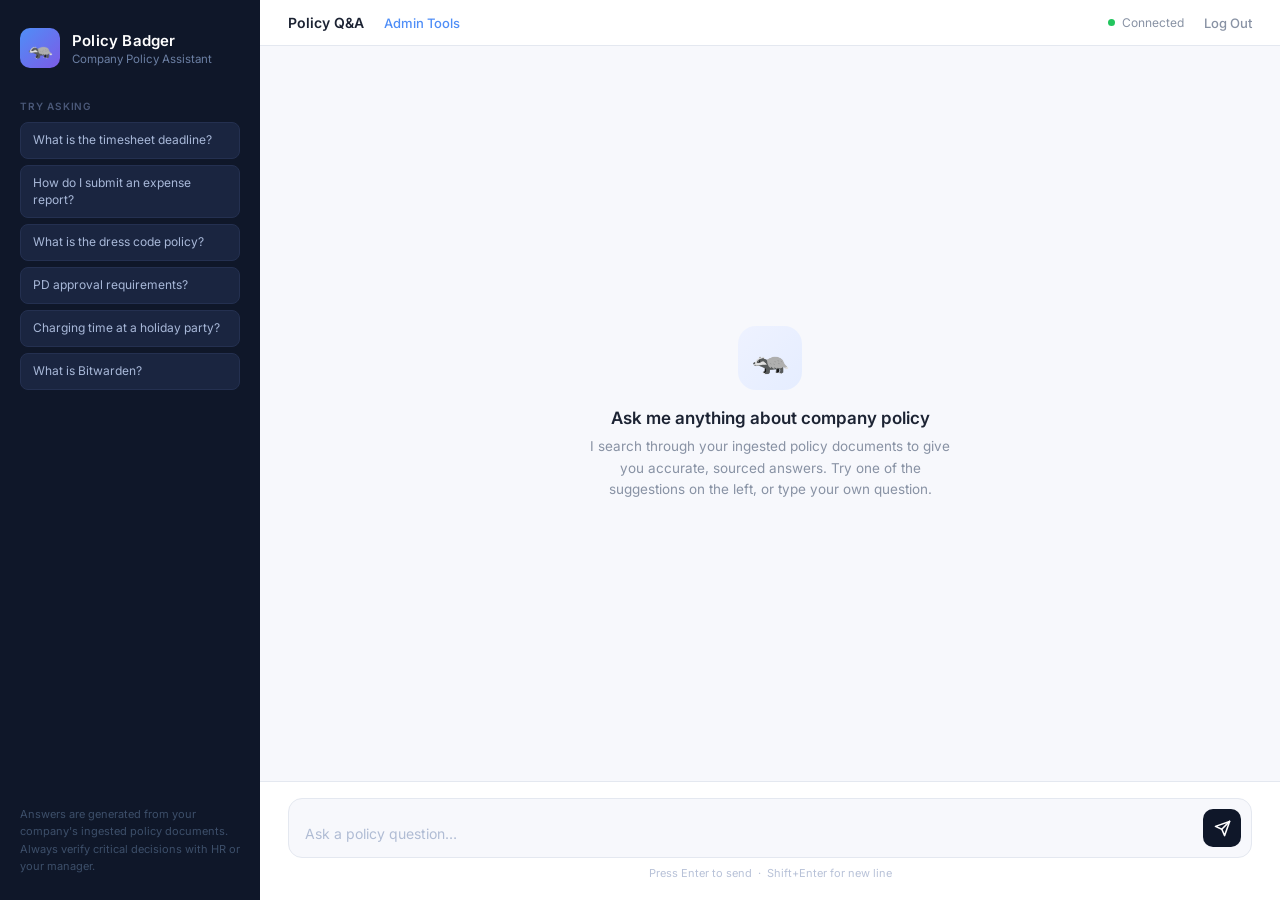
==== src/policy_badger/web/static/index.html @ c59e77b5 "Organize project into policy_badger package" ====
<!DOCTYPE html>
<html lang="en">
<head>
  <meta charset="UTF-8" />
  <meta name="viewport" content="width=device-width, initial-scale=1.0" />
  <title>Policy Badger</title>
  <link rel="preconnect" href="https://fonts.googleapis.com" />
  <link rel="preconnect" href="https://fonts.gstatic.com" crossorigin />
  <link href="https://fonts.googleapis.com/css2?family=Inter:wght@400;500;600&display=swap" rel="stylesheet" />
  <style>
    *, *::before, *::after { box-sizing: border-box; margin: 0; padding: 0; }

    :root {
      --navy:      #0f1729;
      --navy-mid:  #1a2540;
      --navy-soft: #243050;
      --accent:    #4f8ef7;
      --accent-dim:#3a6fd4;
      --surface:   #f7f8fc;
      --card:      #ffffff;
      --border:    #e4e8f0;
      --text:      #1c2333;
      --muted:     #8892a4;
      --tag-bg:    #eef2ff;
      --tag-text:  #4f6ef5;
      --error-bg:  #fff1f1;
      --error:     #c0392b;
    }

    html, body {
      height: 100%;
      font-family: 'Inter', -apple-system, BlinkMacSystemFont, sans-serif;
      background: var(--surface);
      color: var(--text);
    }

    /* ── LAYOUT ─────────────────────────────── */
    .shell {
      display: flex;
      height: 100vh;
      overflow: hidden;
    }

    /* ── SIDEBAR ─────────────────────────────── */
    .sidebar {
      width: 260px;
      flex-shrink: 0;
      background: var(--navy);
      display: flex;
      flex-direction: column;
      padding: 28px 20px 24px;
      gap: 32px;
    }

    .brand {
      display: flex;
      align-items: center;
      gap: 12px;
    }

    .brand-icon {
      width: 40px;
      height: 40px;
      background: linear-gradient(135deg, #4f8ef7 0%, #7c5be6 100%);
      border-radius: 10px;
      display: flex;
      align-items: center;
      justify-content: center;
      font-size: 20px;
      flex-shrink: 0;
    }

    .brand-text h1 {
      font-size: 15px;
      font-weight: 600;
      color: #fff;
      letter-spacing: 0.2px;
    }

    .brand-text p {
      font-size: 11.5px;
      color: #6b7fa3;
      margin-top: 2px;
    }

    .sidebar-section-label {
      font-size: 10px;
      font-weight: 600;
      color: #4a5878;
      letter-spacing: 0.8px;
      text-transform: uppercase;
      margin-bottom: 10px;
    }

    .suggestions {
      display: flex;
      flex-direction: column;
      gap: 6px;
    }

    .suggestion-btn {
      background: var(--navy-mid);
      border: 1px solid #243050;
      border-radius: 8px;
      color: #a8b8d8;
      font-size: 12px;
      font-family: inherit;
      padding: 9px 12px;
      text-align: left;
      cursor: pointer;
      line-height: 1.4;
      transition: background 0.15s, border-color 0.15s, color 0.15s;
    }

    .suggestion-btn:hover {
      background: var(--navy-soft);
      border-color: #364870;
      color: #d0ddf5;
    }

    .sidebar-footer {
      margin-top: auto;
      font-size: 11px;
      color: #3d4f6a;
      line-height: 1.6;
    }

    /* ── MAIN CHAT AREA ──────────────────────── */
    .main {
      flex: 1;
      display: flex;
      flex-direction: column;
      overflow: hidden;
      background: var(--surface);
    }

    /* ── TOPBAR ──────────────────────────────── */
    .topbar {
      flex-shrink: 0;
      background: var(--card);
      border-bottom: 1px solid var(--border);
      padding: 14px 28px;
      display: flex;
      align-items: center;
      justify-content: space-between;
    }

    .topbar-title {
      font-size: 14px;
      font-weight: 600;
      color: var(--text);
    }

    .status-dot {
      display: flex;
      align-items: center;
      gap: 7px;
      font-size: 12px;
      color: var(--muted);
    }

    .dot {
      width: 7px;
      height: 7px;
      background: #22c55e;
      border-radius: 50%;
      animation: breathe 2.5s ease-in-out infinite;
    }

    @keyframes breathe {
      0%, 100% { opacity: 1; }
      50% { opacity: 0.4; }
    }

    /* ── MESSAGES ────────────────────────────── */
    #chat {
      flex: 1;
      overflow-y: auto;
      padding: 32px 28px;
      display: flex;
      flex-direction: column;
      gap: 20px;
      scroll-behavior: smooth;
    }

    #chat::-webkit-scrollbar { width: 5px; }
    #chat::-webkit-scrollbar-track { background: transparent; }
    #chat::-webkit-scrollbar-thumb { background: #d0d7e6; border-radius: 10px; }

    /* Empty state */
    .empty-state {
      margin: auto;
      text-align: center;
      max-width: 380px;
    }

    .empty-icon {
      width: 64px;
      height: 64px;
      background: linear-gradient(135deg, #eef2ff 0%, #e5edff 100%);
      border-radius: 18px;
      display: flex;
      align-items: center;
      justify-content: center;
      font-size: 30px;
      margin: 0 auto 18px;
    }

    .empty-state h2 {
      font-size: 17px;
      font-weight: 600;
      color: var(--text);
      margin-bottom: 8px;
    }

    .empty-state p {
      font-size: 13.5px;
      color: var(--muted);
      line-height: 1.6;
    }

    /* Message rows */
    .message-row {
      display: flex;
      gap: 12px;
      animation: fadeUp 0.2s ease both;
    }

    @keyframes fadeUp {
      from { opacity: 0; transform: translateY(8px); }
      to   { opacity: 1; transform: translateY(0); }
    }

    .message-row.user {
      flex-direction: row-reverse;
    }

    .avatar {
      width: 32px;
      height: 32px;
      border-radius: 8px;
      flex-shrink: 0;
      display: flex;
      align-items: center;
      justify-content: center;
      font-size: 15px;
      margin-top: 2px;
    }

    .avatar.bot-avatar {
      background: linear-gradient(135deg, #4f8ef7 0%, #7c5be6 100%);
    }

    .avatar.user-avatar {
      background: var(--navy-soft);
      font-size: 13px;
      color: #a8b8d8;
    }

    .bubble {
      max-width: 620px;
      padding: 13px 17px;
      border-radius: 14px;
      font-size: 14px;
      line-height: 1.7;
      white-space: pre-wrap;
      word-break: break-word;
    }

    .message-row.bot .bubble {
      background: var(--card);
      color: var(--text);
      border-radius: 4px 14px 14px 14px;
      box-shadow: 0 1px 4px rgba(0,0,0,0.06), 0 0 0 1px var(--border);
    }

    .message-row.user .bubble {
      background: var(--navy);
      color: #e8edf8;
      border-radius: 14px 4px 14px 14px;
    }

    .message-row.error .bubble {
      background: var(--error-bg);
      color: var(--error);
      border-radius: 4px 14px 14px 14px;
      box-shadow: 0 1px 4px rgba(0,0,0,0.06);
    }

    .bubble-meta {
      display: flex;
      align-items: center;
      gap: 6px;
      margin-top: 10px;
      padding-top: 10px;
      border-top: 1px solid var(--border);
    }

    .meta-tag {
      background: var(--tag-bg);
      color: var(--tag-text);
      font-size: 11px;
      font-weight: 500;
      padding: 3px 9px;
      border-radius: 20px;
    }

    /* Typing indicator */
    .typing-row {
      display: flex;
      align-items: flex-start;
      gap: 12px;
      animation: fadeUp 0.2s ease both;
    }

    .typing-bubble {
      background: var(--card);
      box-shadow: 0 1px 4px rgba(0,0,0,0.06), 0 0 0 1px var(--border);
      border-radius: 4px 14px 14px 14px;
      padding: 14px 18px;
      display: flex;
      gap: 5px;
      align-items: center;
    }

    .typing-dot {
      width: 7px;
      height: 7px;
      background: #b0bcd4;
      border-radius: 50%;
      animation: bounce 1.2s ease-in-out infinite;
    }

    .typing-dot:nth-child(2) { animation-delay: 0.15s; }
    .typing-dot:nth-child(3) { animation-delay: 0.3s; }

    @keyframes bounce {
      0%, 60%, 100% { transform: translateY(0); }
      30% { transform: translateY(-6px); }
    }

    /* ── INPUT AREA ──────────────────────────── */
    #input-area {
      flex-shrink: 0;
      background: var(--card);
      border-top: 1px solid var(--border);
      padding: 16px 28px 20px;
    }

    .input-wrap {
      display: flex;
      align-items: flex-end;
      gap: 10px;
      background: var(--surface);
      border: 1.5px solid var(--border);
      border-radius: 14px;
      padding: 10px 10px 10px 16px;
      transition: border-color 0.15s, box-shadow 0.15s;
    }

    .input-wrap:focus-within {
      border-color: var(--accent);
      box-shadow: 0 0 0 3px rgba(79,142,247,0.12);
    }

    #question {
      flex: 1;
      border: none;
      background: transparent;
      font-size: 14px;
      font-family: inherit;
      resize: none;
      max-height: 140px;
      outline: none;
      color: var(--text);
      line-height: 1.55;
      padding: 2px 0;
    }

    #question::placeholder { color: #b0bcd4; }

    #send {
      width: 38px;
      height: 38px;
      background: var(--navy);
      color: #fff;
      border: none;
      border-radius: 10px;
      cursor: pointer;
      flex-shrink: 0;
      display: flex;
      align-items: center;
      justify-content: center;
      transition: background 0.15s, transform 0.1s;
    }

    #send:hover { background: var(--accent-dim); }
    #send:active { transform: scale(0.93); }
    #send:disabled { background: #d0d7e6; cursor: not-allowed; transform: none; }

    #send svg { width: 17px; height: 17px; }

    .input-hint {
      font-size: 11px;
      color: #b8c2d8;
      margin-top: 8px;
      text-align: center;
    }
  </style>
</head>
<body>
<div class="shell">

  <!-- ── SIDEBAR ── -->
  <aside class="sidebar">
    <div class="brand">
      <div class="brand-icon">🦡</div>
      <div class="brand-text">
        <h1>Policy Badger</h1>
        <p>Company Policy Assistant</p>
      </div>
    </div>

    <div>
      <div class="sidebar-section-label">Try asking</div>
      <div class="suggestions">
        <button class="suggestion-btn" onclick="ask('What is the deadline for submitting timesheets?')">What is the timesheet deadline?</button>
        <button class="suggestion-btn" onclick="ask('How do I submit an expense report?')">How do I submit an expense report?</button>
        <button class="suggestion-btn" onclick="ask('What is the dress code policy?')">What is the dress code policy?</button>
        <button class="suggestion-btn" onclick="ask('Do I need approval for professional development?')">PD approval requirements?</button>
        <button class="suggestion-btn" onclick="ask('How should time at a company holiday party be charged?')">Charging time at a holiday party?</button>
        <button class="suggestion-btn" onclick="ask('What is Bitwarden and why do we use it?')">What is Bitwarden?</button>
      </div>
    </div>

    <div class="sidebar-footer">
      Answers are generated from your company's ingested policy documents. Always verify critical decisions with HR or your manager.
    </div>
  </aside>

  <!-- ── MAIN ── -->
  <div class="main">

    <!-- Topbar -->
    <div class="topbar">
      <div style="display: flex; gap: 20px; align-items: center;">
        <span class="topbar-title">Policy Q&amp;A</span>
        <a href="/admin" style="font-size: 13px; color: var(--accent); text-decoration: none; font-weight: 500;">Admin Tools</a>
      </div>
      <div style="display: flex; gap: 20px; align-items: center;">
        <div class="status-dot">
          <div class="dot"></div>
          <span>Connected</span>
        </div>
        <a href="/logout" style="font-size: 13px; color: var(--muted); text-decoration: none; font-weight: 500;">Log Out</a>
      </div>
    </div>

    <!-- Messages -->
    <div id="chat">
      <div class="empty-state" id="empty">
        <div class="empty-icon">🦡</div>
        <h2>Ask me anything about company policy</h2>
        <p>I search through your ingested policy documents to give you accurate, sourced answers. Try one of the suggestions on the left, or type your own question.</p>
      </div>
    </div>

    <!-- Input -->
    <div id="input-area">
      <div class="input-wrap">
        <textarea id="question" rows="1" placeholder="Ask a policy question…" maxlength="1000"></textarea>
        <button id="send" onclick="sendQuestion()" title="Send">
          <svg viewBox="0 0 24 24" fill="none" stroke="currentColor" stroke-width="2.2" stroke-linecap="round" stroke-linejoin="round">
            <line x1="22" y1="2" x2="11" y2="13"></line>
            <polygon points="22 2 15 22 11 13 2 9 22 2"></polygon>
          </svg>
        </button>
      </div>
      <div class="input-hint">Press Enter to send &nbsp;·&nbsp; Shift+Enter for new line</div>
    </div>

  </div>
</div>

<script>
  const chat  = document.getElementById('chat');
  const input = document.getElementById('question');
  const btn   = document.getElementById('send');
  const empty = document.getElementById('empty');

  // Auto-resize textarea
  input.addEventListener('input', () => {
    input.style.height = 'auto';
    input.style.height = Math.min(input.scrollHeight, 140) + 'px';
  });

  input.addEventListener('keydown', e => {
    if (e.key === 'Enter' && !e.shiftKey) {
      e.preventDefault();
      sendQuestion();
    }
  });

  function ask(text) {
    input.value = text;
    input.dispatchEvent(new Event('input'));
    sendQuestion();
  }

  function hideEmpty() {
    if (empty) empty.style.display = 'none';
  }

  function appendUser(text) {
    hideEmpty();
    const row = document.createElement('div');
    row.className = 'message-row user';
    row.innerHTML = `
      <div class="avatar user-avatar">You</div>
      <div class="bubble">${escHtml(text)}</div>`;
    chat.appendChild(row);
    scrollDown();
  }

  function appendBot(text, rowsFound) {
    hideEmpty();
    const row = document.createElement('div');
    row.className = 'message-row bot';

    let metaHtml = '';
    if (rowsFound != null) {
      metaHtml = `<div class="bubble-meta">
        <span class="meta-tag">${rowsFound} policy record${rowsFound !== 1 ? 's' : ''} matched</span>
      </div>`;
    }

    row.innerHTML = `
      <div class="avatar bot-avatar">🦡</div>
      <div class="bubble">${escHtml(text)}${metaHtml}</div>`;
    chat.appendChild(row);
    scrollDown();
  }

  function appendError(text) {
    hideEmpty();
    const row = document.createElement('div');
    row.className = 'message-row error';
    row.innerHTML = `
      <div class="avatar bot-avatar">🦡</div>
      <div class="bubble">${escHtml(text)}</div>`;
    chat.appendChild(row);
    scrollDown();
  }

  function addTyping() {
    const row = document.createElement('div');
    row.className = 'typing-row';
    row.id = 'typing';
    row.innerHTML = `
      <div class="avatar bot-avatar">🦡</div>
      <div class="typing-bubble">
        <div class="typing-dot"></div>
        <div class="typing-dot"></div>
        <div class="typing-dot"></div>
      </div>`;
    chat.appendChild(row);
    scrollDown();
    return row;
  }

  function scrollDown() {
    chat.scrollTop = chat.scrollHeight;
  }

  function escHtml(str) {
    return str
      .replace(/&/g, '&amp;')
      .replace(/</g, '&lt;')
      .replace(/>/g, '&gt;')
      .replace(/"/g, '&quot;')
      .replace(/\n/g, '<br>');
  }

  async function sendQuestion() {
    const q = input.value.trim();
    if (!q || btn.disabled) return;

    appendUser(q);
    input.value = '';
    input.style.height = 'auto';
    btn.disabled = true;

    const typing = addTyping();

    try {
      const res = await fetch('/ask', {
        method: 'POST',
        headers: { 'Content-Type': 'application/json' },
        body: JSON.stringify({ question: q }),
      });
      const data = await res.json();
      typing.remove();

      if (data.error) {
        appendError('Error: ' + data.error);
      } else {
        appendBot(data.answer, data.rows_found);
      }
    } catch {
      typing.remove();
      appendError('Could not reach the server. Make sure it is running.');
    }

    btn.disabled = false;
    input.focus();
  }
</script>
</body>
</html>
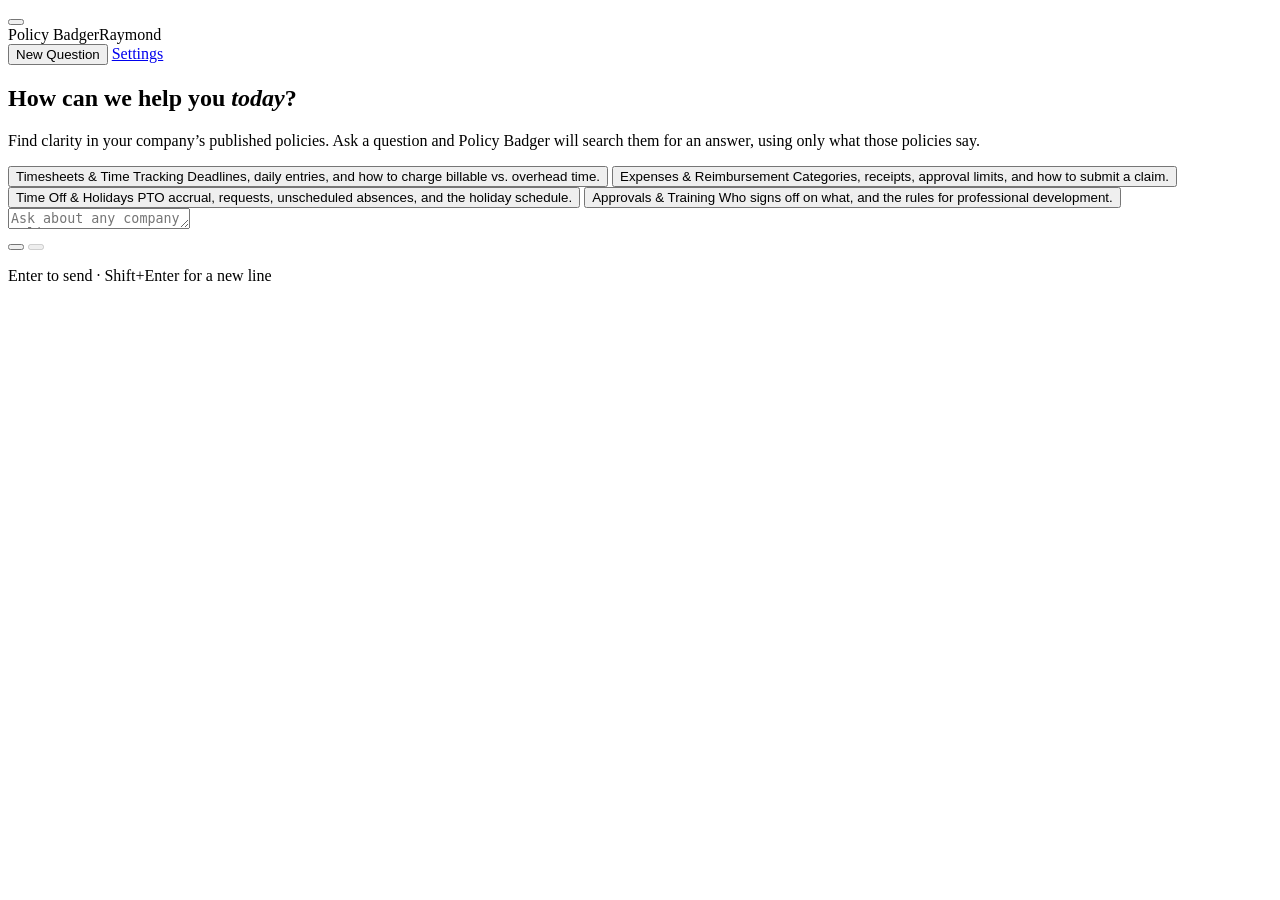
==== commit 00651006: "feat(ui): shared Badger stylesheet, settings page, and UI refresh Extract the per-page inline CSS/JS" ====
--- a/src/policy_badger/web/static/index.html
+++ b/src/policy_badger/web/static/index.html
@@ -1,619 +1,387 @@
 <!DOCTYPE html>
 <html lang="en">
 <head>
-  <meta charset="UTF-8" />
-  <meta name="viewport" content="width=device-width, initial-scale=1.0" />
-  <title>Policy Badger</title>
-  <link rel="preconnect" href="https://fonts.googleapis.com" />
-  <link rel="preconnect" href="https://fonts.gstatic.com" crossorigin />
-  <link href="https://fonts.googleapis.com/css2?family=Inter:wght@400;500;600&display=swap" rel="stylesheet" />
-  <style>
-    *, *::before, *::after { box-sizing: border-box; margin: 0; padding: 0; }
-
-    :root {
-      --navy:      #0f1729;
-      --navy-mid:  #1a2540;
-      --navy-soft: #243050;
-      --accent:    #4f8ef7;
-      --accent-dim:#3a6fd4;
-      --surface:   #f7f8fc;
-      --card:      #ffffff;
-      --border:    #e4e8f0;
-      --text:      #1c2333;
-      --muted:     #8892a4;
-      --tag-bg:    #eef2ff;
-      --tag-text:  #4f6ef5;
-      --error-bg:  #fff1f1;
-      --error:     #c0392b;
-    }
-
-    html, body {
-      height: 100%;
-      font-family: 'Inter', -apple-system, BlinkMacSystemFont, sans-serif;
-      background: var(--surface);
-      color: var(--text);
-    }
-
-    /* ── LAYOUT ─────────────────────────────── */
-    .shell {
-      display: flex;
-      height: 100vh;
-      overflow: hidden;
-    }
-
-    /* ── SIDEBAR ─────────────────────────────── */
-    .sidebar {
-      width: 260px;
-      flex-shrink: 0;
-      background: var(--navy);
-      display: flex;
-      flex-direction: column;
-      padding: 28px 20px 24px;
-      gap: 32px;
-    }
-
-    .brand {
-      display: flex;
-      align-items: center;
-      gap: 12px;
-    }
-
-    .brand-icon {
-      width: 40px;
-      height: 40px;
-      background: linear-gradient(135deg, #4f8ef7 0%, #7c5be6 100%);
-      border-radius: 10px;
-      display: flex;
-      align-items: center;
-      justify-content: center;
-      font-size: 20px;
-      flex-shrink: 0;
-    }
-
-    .brand-text h1 {
-      font-size: 15px;
-      font-weight: 600;
-      color: #fff;
-      letter-spacing: 0.2px;
-    }
-
-    .brand-text p {
-      font-size: 11.5px;
-      color: #6b7fa3;
-      margin-top: 2px;
-    }
-
-    .sidebar-section-label {
-      font-size: 10px;
-      font-weight: 600;
-      color: #4a5878;
-      letter-spacing: 0.8px;
-      text-transform: uppercase;
-      margin-bottom: 10px;
-    }
-
-    .suggestions {
-      display: flex;
-      flex-direction: column;
-      gap: 6px;
-    }
-
-    .suggestion-btn {
-      background: var(--navy-mid);
-      border: 1px solid #243050;
-      border-radius: 8px;
-      color: #a8b8d8;
-      font-size: 12px;
-      font-family: inherit;
-      padding: 9px 12px;
-      text-align: left;
-      cursor: pointer;
-      line-height: 1.4;
-      transition: background 0.15s, border-color 0.15s, color 0.15s;
-    }
-
-    .suggestion-btn:hover {
-      background: var(--navy-soft);
-      border-color: #364870;
-      color: #d0ddf5;
-    }
-
-    .sidebar-footer {
-      margin-top: auto;
-      font-size: 11px;
-      color: #3d4f6a;
-      line-height: 1.6;
-    }
-
-    /* ── MAIN CHAT AREA ──────────────────────── */
-    .main {
-      flex: 1;
-      display: flex;
-      flex-direction: column;
-      overflow: hidden;
-      background: var(--surface);
-    }
-
-    /* ── TOPBAR ──────────────────────────────── */
-    .topbar {
-      flex-shrink: 0;
-      background: var(--card);
-      border-bottom: 1px solid var(--border);
-      padding: 14px 28px;
-      display: flex;
-      align-items: center;
-      justify-content: space-between;
-    }
-
-    .topbar-title {
-      font-size: 14px;
-      font-weight: 600;
-      color: var(--text);
-    }
-
-    .status-dot {
-      display: flex;
-      align-items: center;
-      gap: 7px;
-      font-size: 12px;
-      color: var(--muted);
-    }
-
-    .dot {
-      width: 7px;
-      height: 7px;
-      background: #22c55e;
-      border-radius: 50%;
-      animation: breathe 2.5s ease-in-out infinite;
-    }
-
-    @keyframes breathe {
-      0%, 100% { opacity: 1; }
-      50% { opacity: 0.4; }
-    }
-
-    /* ── MESSAGES ────────────────────────────── */
-    #chat {
-      flex: 1;
-      overflow-y: auto;
-      padding: 32px 28px;
-      display: flex;
-      flex-direction: column;
-      gap: 20px;
-      scroll-behavior: smooth;
-    }
-
-    #chat::-webkit-scrollbar { width: 5px; }
-    #chat::-webkit-scrollbar-track { background: transparent; }
-    #chat::-webkit-scrollbar-thumb { background: #d0d7e6; border-radius: 10px; }
-
-    /* Empty state */
-    .empty-state {
-      margin: auto;
-      text-align: center;
-      max-width: 380px;
-    }
-
-    .empty-icon {
-      width: 64px;
-      height: 64px;
-      background: linear-gradient(135deg, #eef2ff 0%, #e5edff 100%);
-      border-radius: 18px;
-      display: flex;
-      align-items: center;
-      justify-content: center;
-      font-size: 30px;
-      margin: 0 auto 18px;
-    }
-
-    .empty-state h2 {
-      font-size: 17px;
-      font-weight: 600;
-      color: var(--text);
-      margin-bottom: 8px;
-    }
-
-    .empty-state p {
-      font-size: 13.5px;
-      color: var(--muted);
-      line-height: 1.6;
-    }
-
-    /* Message rows */
-    .message-row {
-      display: flex;
-      gap: 12px;
-      animation: fadeUp 0.2s ease both;
-    }
-
-    @keyframes fadeUp {
-      from { opacity: 0; transform: translateY(8px); }
-      to   { opacity: 1; transform: translateY(0); }
-    }
-
-    .message-row.user {
-      flex-direction: row-reverse;
-    }
-
-    .avatar {
-      width: 32px;
-      height: 32px;
-      border-radius: 8px;
-      flex-shrink: 0;
-      display: flex;
-      align-items: center;
-      justify-content: center;
-      font-size: 15px;
-      margin-top: 2px;
-    }
-
-    .avatar.bot-avatar {
-      background: linear-gradient(135deg, #4f8ef7 0%, #7c5be6 100%);
-    }
-
-    .avatar.user-avatar {
-      background: var(--navy-soft);
-      font-size: 13px;
-      color: #a8b8d8;
-    }
-
-    .bubble {
-      max-width: 620px;
-      padding: 13px 17px;
-      border-radius: 14px;
-      font-size: 14px;
-      line-height: 1.7;
-      white-space: pre-wrap;
-      word-break: break-word;
-    }
-
-    .message-row.bot .bubble {
-      background: var(--card);
-      color: var(--text);
-      border-radius: 4px 14px 14px 14px;
-      box-shadow: 0 1px 4px rgba(0,0,0,0.06), 0 0 0 1px var(--border);
-    }
-
-    .message-row.user .bubble {
-      background: var(--navy);
-      color: #e8edf8;
-      border-radius: 14px 4px 14px 14px;
-    }
-
-    .message-row.error .bubble {
-      background: var(--error-bg);
-      color: var(--error);
-      border-radius: 4px 14px 14px 14px;
-      box-shadow: 0 1px 4px rgba(0,0,0,0.06);
-    }
-
-    .bubble-meta {
-      display: flex;
-      align-items: center;
-      gap: 6px;
-      margin-top: 10px;
-      padding-top: 10px;
-      border-top: 1px solid var(--border);
-    }
-
-    .meta-tag {
-      background: var(--tag-bg);
-      color: var(--tag-text);
-      font-size: 11px;
-      font-weight: 500;
-      padding: 3px 9px;
-      border-radius: 20px;
-    }
-
-    /* Typing indicator */
-    .typing-row {
-      display: flex;
-      align-items: flex-start;
-      gap: 12px;
-      animation: fadeUp 0.2s ease both;
-    }
-
-    .typing-bubble {
-      background: var(--card);
-      box-shadow: 0 1px 4px rgba(0,0,0,0.06), 0 0 0 1px var(--border);
-      border-radius: 4px 14px 14px 14px;
-      padding: 14px 18px;
-      display: flex;
-      gap: 5px;
-      align-items: center;
-    }
-
-    .typing-dot {
-      width: 7px;
-      height: 7px;
-      background: #b0bcd4;
-      border-radius: 50%;
-      animation: bounce 1.2s ease-in-out infinite;
-    }
-
-    .typing-dot:nth-child(2) { animation-delay: 0.15s; }
-    .typing-dot:nth-child(3) { animation-delay: 0.3s; }
-
-    @keyframes bounce {
-      0%, 60%, 100% { transform: translateY(0); }
-      30% { transform: translateY(-6px); }
-    }
-
-    /* ── INPUT AREA ──────────────────────────── */
-    #input-area {
-      flex-shrink: 0;
-      background: var(--card);
-      border-top: 1px solid var(--border);
-      padding: 16px 28px 20px;
-    }
-
-    .input-wrap {
-      display: flex;
-      align-items: flex-end;
-      gap: 10px;
-      background: var(--surface);
-      border: 1.5px solid var(--border);
-      border-radius: 14px;
-      padding: 10px 10px 10px 16px;
-      transition: border-color 0.15s, box-shadow 0.15s;
-    }
-
-    .input-wrap:focus-within {
-      border-color: var(--accent);
-      box-shadow: 0 0 0 3px rgba(79,142,247,0.12);
-    }
-
-    #question {
-      flex: 1;
-      border: none;
-      background: transparent;
-      font-size: 14px;
-      font-family: inherit;
-      resize: none;
-      max-height: 140px;
-      outline: none;
-      color: var(--text);
-      line-height: 1.55;
-      padding: 2px 0;
-    }
-
-    #question::placeholder { color: #b0bcd4; }
-
-    #send {
-      width: 38px;
-      height: 38px;
-      background: var(--navy);
-      color: #fff;
-      border: none;
-      border-radius: 10px;
-      cursor: pointer;
-      flex-shrink: 0;
-      display: flex;
-      align-items: center;
-      justify-content: center;
-      transition: background 0.15s, transform 0.1s;
-    }
-
-    #send:hover { background: var(--accent-dim); }
-    #send:active { transform: scale(0.93); }
-    #send:disabled { background: #d0d7e6; cursor: not-allowed; transform: none; }
-
-    #send svg { width: 17px; height: 17px; }
-
-    .input-hint {
-      font-size: 11px;
-      color: #b8c2d8;
-      margin-top: 8px;
-      text-align: center;
-    }
-  </style>
+  <meta charset="UTF-8">
+  <meta name="viewport" content="width=device-width, initial-scale=1.0">
+  <title>Policy Badger - Raymond</title>
+  <link rel="stylesheet" href="/assets/css/badger.css">
+  <script defer src="/assets/js/badger.js"></script>
 </head>
-<body>
-<div class="shell">
-
-  <!-- ── SIDEBAR ── -->
-  <aside class="sidebar">
-    <div class="brand">
-      <div class="brand-icon">🦡</div>
-      <div class="brand-text">
-        <h1>Policy Badger</h1>
-        <p>Company Policy Assistant</p>
+<body class="policy-home">
+  <div class="app" id="app">
+    <main class="canvas" id="canvas">
+      <header class="topbar">
+        <button type="button" class="rail-toggle icon-btn on-light" id="rail-toggle" aria-label="Open navigation" aria-controls="rail" aria-expanded="false"></button>
+        <div class="wordmark grow">Policy Badger<span class="sub">Raymond</span></div>
+        <div class="topbar-actions">
+          <button type="button" class="btn btn-lime" id="new-question-btn"><span data-icon="sparkle" aria-hidden="true"></span>New Question</button>
+          <a class="btn btn-dark" href="/settings"><span data-icon="settings" aria-hidden="true"></span>Settings</a>
+        </div>
+      </header>
+
+      <section class="hero scroll-y" id="home" aria-labelledby="hero-title">
+        <div class="hero-mark" id="hero-mark" aria-hidden="true"></div>
+        <h1 id="hero-title">How can we help you <em>today</em>?</h1>
+        <p class="lede">Find clarity in your company’s published policies. Ask a question and Policy Badger will search them for an answer, using only what those policies say.</p>
+        <div class="starters">
+          <button type="button" class="starter" data-question="What is the deadline for submitting timesheets?">
+            <span class="starter-top"><span class="starter-title">Timesheets &amp; Time Tracking</span><span class="starter-go" data-icon="arrowUpRight" aria-hidden="true"></span></span>
+            <span class="starter-desc">Deadlines, daily entries, and how to charge billable vs. overhead time.</span>
+          </button>
+          <button type="button" class="starter" data-question="How do I submit an expense report?">
+            <span class="starter-top"><span class="starter-title">Expenses &amp; Reimbursement</span><span class="starter-go" data-icon="arrowUpRight" aria-hidden="true"></span></span>
+            <span class="starter-desc">Categories, receipts, approval limits, and how to submit a claim.</span>
+          </button>
+          <button type="button" class="starter" data-question="How do I request paid time off?">
+            <span class="starter-top"><span class="starter-title">Time Off &amp; Holidays</span><span class="starter-go" data-icon="arrowUpRight" aria-hidden="true"></span></span>
+            <span class="starter-desc">PTO accrual, requests, unscheduled absences, and the holiday schedule.</span>
+          </button>
+          <button type="button" class="starter" data-question="Do I need approval for professional development?">
+            <span class="starter-top"><span class="starter-title">Approvals &amp; Training</span><span class="starter-go" data-icon="arrowUpRight" aria-hidden="true"></span></span>
+            <span class="starter-desc">Who signs off on what, and the rules for professional development.</span>
+          </button>
+        </div>
+      </section>
+
+      <section class="thread scroll-y hidden" id="chat" aria-label="Policy conversation" tabindex="0">
+        <div class="thread-inner" id="messages" role="log" aria-live="polite" aria-relevant="additions"></div>
+      </section>
+
+      <div class="composer-wrap">
+        <form class="composer" id="composer">
+          <div class="composer-mark" id="composer-mark" aria-hidden="true"></div>
+          <textarea id="question" rows="1" placeholder="Ask about any company policy…" maxlength="1000" aria-label="Your policy question" aria-describedby="composer-hint"></textarea>
+          <div class="composer-tools">
+            <button type="button" class="icon-btn on-light hidden" id="mic" aria-label="Dictate a question" aria-pressed="false"></button>
+            <button type="submit" class="composer-send" id="send" aria-label="Send question" disabled></button>
+          </div>
+        </form>
+        <p class="composer-hint" id="composer-hint">Enter to send · Shift+Enter for a new line</p>
       </div>
-    </div>
-
-    <div>
-      <div class="sidebar-section-label">Try asking</div>
-      <div class="suggestions">
-        <button class="suggestion-btn" onclick="ask('What is the deadline for submitting timesheets?')">What is the timesheet deadline?</button>
-        <button class="suggestion-btn" onclick="ask('How do I submit an expense report?')">How do I submit an expense report?</button>
-        <button class="suggestion-btn" onclick="ask('What is the dress code policy?')">What is the dress code policy?</button>
-        <button class="suggestion-btn" onclick="ask('Do I need approval for professional development?')">PD approval requirements?</button>
-        <button class="suggestion-btn" onclick="ask('How should time at a company holiday party be charged?')">Charging time at a holiday party?</button>
-        <button class="suggestion-btn" onclick="ask('What is Bitwarden and why do we use it?')">What is Bitwarden?</button>
-      </div>
-    </div>
-
-    <div class="sidebar-footer">
-      Answers are generated from your company's ingested policy documents. Always verify critical decisions with HR or your manager.
-    </div>
-  </aside>
-
-  <!-- ── MAIN ── -->
-  <div class="main">
-
-    <!-- Topbar -->
-    <div class="topbar">
-      <div style="display: flex; gap: 20px; align-items: center;">
-        <span class="topbar-title">Policy Q&amp;A</span>
-        <a href="/admin" style="font-size: 13px; color: var(--accent); text-decoration: none; font-weight: 500;">Admin Tools</a>
-      </div>
-      <div style="display: flex; gap: 20px; align-items: center;">
-        <div class="status-dot">
-          <div class="dot"></div>
-          <span>Connected</span>
-        </div>
-        <a href="/logout" style="font-size: 13px; color: var(--muted); text-decoration: none; font-weight: 500;">Log Out</a>
-      </div>
-    </div>
-
-    <!-- Messages -->
-    <div id="chat">
-      <div class="empty-state" id="empty">
-        <div class="empty-icon">🦡</div>
-        <h2>Ask me anything about company policy</h2>
-        <p>I search through your ingested policy documents to give you accurate, sourced answers. Try one of the suggestions on the left, or type your own question.</p>
-      </div>
-    </div>
-
-    <!-- Input -->
-    <div id="input-area">
-      <div class="input-wrap">
-        <textarea id="question" rows="1" placeholder="Ask a policy question…" maxlength="1000"></textarea>
-        <button id="send" onclick="sendQuestion()" title="Send">
-          <svg viewBox="0 0 24 24" fill="none" stroke="currentColor" stroke-width="2.2" stroke-linecap="round" stroke-linejoin="round">
-            <line x1="22" y1="2" x2="11" y2="13"></line>
-            <polygon points="22 2 15 22 11 13 2 9 22 2"></polygon>
-          </svg>
-        </button>
-      </div>
-      <div class="input-hint">Press Enter to send &nbsp;·&nbsp; Shift+Enter for new line</div>
-    </div>
-
+    </main>
   </div>
-</div>
-
-<script>
-  const chat  = document.getElementById('chat');
-  const input = document.getElementById('question');
-  const btn   = document.getElementById('send');
-  const empty = document.getElementById('empty');
-
-  // Auto-resize textarea
-  input.addEventListener('input', () => {
-    input.style.height = 'auto';
-    input.style.height = Math.min(input.scrollHeight, 140) + 'px';
-  });
-
-  input.addEventListener('keydown', e => {
-    if (e.key === 'Enter' && !e.shiftKey) {
-      e.preventDefault();
-      sendQuestion();
-    }
-  });
-
-  function ask(text) {
-    input.value = text;
-    input.dispatchEvent(new Event('input'));
-    sendQuestion();
-  }
-
-  function hideEmpty() {
-    if (empty) empty.style.display = 'none';
-  }
-
-  function appendUser(text) {
-    hideEmpty();
-    const row = document.createElement('div');
-    row.className = 'message-row user';
-    row.innerHTML = `
-      <div class="avatar user-avatar">You</div>
-      <div class="bubble">${escHtml(text)}</div>`;
-    chat.appendChild(row);
-    scrollDown();
-  }
-
-  function appendBot(text, rowsFound) {
-    hideEmpty();
-    const row = document.createElement('div');
-    row.className = 'message-row bot';
-
-    let metaHtml = '';
-    if (rowsFound != null) {
-      metaHtml = `<div class="bubble-meta">
-        <span class="meta-tag">${rowsFound} policy record${rowsFound !== 1 ? 's' : ''} matched</span>
-      </div>`;
-    }
-
-    row.innerHTML = `
-      <div class="avatar bot-avatar">🦡</div>
-      <div class="bubble">${escHtml(text)}${metaHtml}</div>`;
-    chat.appendChild(row);
-    scrollDown();
-  }
-
-  function appendError(text) {
-    hideEmpty();
-    const row = document.createElement('div');
-    row.className = 'message-row error';
-    row.innerHTML = `
-      <div class="avatar bot-avatar">🦡</div>
-      <div class="bubble">${escHtml(text)}</div>`;
-    chat.appendChild(row);
-    scrollDown();
-  }
-
-  function addTyping() {
-    const row = document.createElement('div');
-    row.className = 'typing-row';
-    row.id = 'typing';
-    row.innerHTML = `
-      <div class="avatar bot-avatar">🦡</div>
-      <div class="typing-bubble">
-        <div class="typing-dot"></div>
-        <div class="typing-dot"></div>
-        <div class="typing-dot"></div>
-      </div>`;
-    chat.appendChild(row);
-    scrollDown();
-    return row;
-  }
-
-  function scrollDown() {
-    chat.scrollTop = chat.scrollHeight;
-  }
-
-  function escHtml(str) {
-    return str
-      .replace(/&/g, '&amp;')
-      .replace(/</g, '&lt;')
-      .replace(/>/g, '&gt;')
-      .replace(/"/g, '&quot;')
-      .replace(/\n/g, '<br>');
-  }
-
-  async function sendQuestion() {
-    const q = input.value.trim();
-    if (!q || btn.disabled) return;
-
-    appendUser(q);
-    input.value = '';
-    input.style.height = 'auto';
-    btn.disabled = true;
-
-    const typing = addTyping();
-
-    try {
-      const res = await fetch('/ask', {
-        method: 'POST',
-        headers: { 'Content-Type': 'application/json' },
-        body: JSON.stringify({ question: q }),
-      });
-      const data = await res.json();
-      typing.remove();
-
-      if (data.error) {
-        appendError('Error: ' + data.error);
-      } else {
-        appendBot(data.answer, data.rows_found);
-      }
-    } catch {
-      typing.remove();
-      appendError('Could not reach the server. Make sure it is running.');
-    }
-
-    btn.disabled = false;
-    input.focus();
-  }
-</script>
+  <noscript><p class="alert alert-info">Please enable JavaScript to ask Policy Badger a question.</p></noscript>
+  <div id="toasts" role="status" aria-live="polite"></div>
+
+  <script>
+    document.addEventListener('DOMContentLoaded', async function () {
+      'use strict';
+      const B = window.Badger;
+      const icons = B.Icons;
+      const input = B.el('question');
+      const send = B.el('send');
+      const chat = B.el('chat');
+      const messages = B.el('messages');
+      const home = B.el('home');
+      const toggle = B.el('rail-toggle');
+      const mic = B.el('mic');
+      const folders = [
+        { label: 'Time & Attendance', spine: 'var(--mint)' },
+        { label: 'Expenses & Travel', spine: 'var(--amber)' },
+        { label: 'HR & Conduct', spine: 'var(--rose)' }
+      ];
+      const headers = new Set(['Direct Answer', 'Key Details', 'Important Notes / Exceptions', 'What You Should Do']);
+      let threads = [];
+      let sequence = 0;
+      let pending = null;
+      let recognition = null;
+      let listening = false;
+      const canSpeak = !!(window.speechSynthesis && window.SpeechSynthesisUtterance);
+
+      document.querySelectorAll('[data-icon]').forEach(node => {
+        node.innerHTML = icons[node.dataset.icon](16);
+      });
+      B.el('hero-mark').innerHTML = B.mark(52);
+      B.el('composer-mark').innerHTML = B.mark(19);
+      toggle.innerHTML = icons.menu(19);
+      send.innerHTML = icons.arrowRight(19);
+      mic.innerHTML = icons.mic(18);
+      B.autoGrow(input);
+
+      // Resolve the existing session before rendering role-dependent navigation.
+      const user = await B.me();
+      const nameParts = String(user && user.username || '').trim().split(/[\s._@-]+/).filter(Boolean);
+      const initials = nameParts.length > 1
+        ? (Array.from(nameParts[0])[0] + Array.from(nameParts[1])[0]).toUpperCase()
+        : Array.from(nameParts[0] || 'You').slice(0, 2).join('').toUpperCase();
+      const railOptions = { active: 'home', user, folders, threads,
+        footer: 'Answers come only from your company’s published policies.' };
+      B.el('app').insertAdjacentHTML('afterbegin', B.renderRail(railOptions));
+      const rail = B.el('rail');
+      rail.setAttribute('aria-label', 'Main navigation');
+      // These shared decorative affordances have no actions on this page.
+      rail.querySelectorAll('.grp-actions, .row-more').forEach(node => node.remove());
+      const logout = document.createElement('a');
+      logout.className = 'rail-item';
+      logout.href = '/logout';
+      logout.innerHTML = icons.logout(17) + '<span>Log Out</span>';
+      rail.querySelector('.rail-foot').before(logout);
+      const railClose = B.el('rail-menu');
+      railClose.classList.add('rail-toggle');
+      railClose.setAttribute('aria-label', 'Close navigation');
+      railClose.innerHTML = icons.x(17);
+      railClose.addEventListener('click', () => closeRail(true));
+      B.bindRail();
+
+      const mobile = window.matchMedia('(max-width: 820px)');
+      function syncRail() {
+        const open = rail.classList.contains('open');
+        rail.inert = mobile.matches && !open;
+        B.el('canvas').inert = mobile.matches && open;
+        toggle.setAttribute('aria-expanded', String(open));
+      }
+      function closeRail(restoreFocus = false) {
+        rail.classList.remove('open');
+        syncRail();
+        if (restoreFocus) toggle.focus();
+      }
+      toggle.addEventListener('click', () => {
+        syncRail();
+        if (rail.classList.contains('open')) railClose.focus();
+      });
+      mobile.addEventListener('change', syncRail);
+      syncRail();
+      document.addEventListener('keydown', event => {
+        if (!mobile.matches || !rail.classList.contains('open')) return;
+        if (event.key === 'Escape') closeRail(true);
+        if (event.key === 'Tab') {
+          const focusable = Array.from(rail.querySelectorAll('a, button, [tabindex="0"]'))
+            .filter(node => node.getClientRects().length && !node.disabled);
+          const first = focusable[0];
+          const last = focusable[focusable.length - 1];
+          if (event.shiftKey && document.activeElement === first) {
+            event.preventDefault(); last.focus();
+          } else if (!event.shiftKey && document.activeElement === last) {
+            event.preventDefault(); first.focus();
+          }
+        }
+      });
+      rail.querySelectorAll('.rail-group').forEach(group => {
+        const body = rail.querySelector('[data-for="' + group.dataset.group + '"]');
+        body.id = body.id || 'rail-' + group.dataset.group;
+        group.tabIndex = 0;
+        group.setAttribute('role', 'button');
+        group.setAttribute('aria-controls', body.id);
+        group.setAttribute('aria-expanded', 'true');
+        group.addEventListener('click', () => group.setAttribute('aria-expanded', String(!body.classList.contains('hidden'))));
+        group.addEventListener('keydown', event => {
+          if (event.key === 'Enter' || event.key === ' ') {
+            event.preventDefault(); group.click();
+          }
+        });
+      });
+
+      // Refresh only the list, so mobile and collapse handlers are bound once.
+      function updateThreads() {
+        const template = document.createElement('template');
+        template.innerHTML = B.renderRail({ ...railOptions, threads });
+        const list = template.content.querySelector('#rail-threads');
+        list.querySelectorAll('.row-more').forEach(node => node.remove());
+        B.el('rail-threads').replaceChildren(...list.childNodes);
+      }
+      B.el('rail-threads').addEventListener('click', event => {
+        const button = event.target.closest('[data-thread]');
+        if (!button) return;
+        closeRail();
+        const row = B.el(button.dataset.thread);
+        if (row) {
+          home.classList.add('hidden');
+          chat.classList.remove('hidden');
+          row.focus({ preventScroll: true });
+          row.scrollIntoView({ block: 'start' });
+        }
+      });
+      rail.querySelectorAll('.rail-folder').forEach((folder, index) => {
+        folder.addEventListener('click', event => {
+          event.preventDefault();
+          input.value = ['What is the policy on time and attendance?', 'What is the policy on expenses and travel?', 'What is the policy on workplace conduct?'][index];
+          input.dispatchEvent(new Event('input'));
+          closeRail(); input.focus();
+        });
+      });
+      rail.querySelector('a[href="/"]').addEventListener('click', event => {
+        event.preventDefault(); resetChat();
+      });
+      rail.querySelector('a[href="/#chats"]').addEventListener('click', event => {
+        event.preventDefault(); closeRail();
+        if (threads.length) { chat.focus(); scrollDown(); }
+        else input.focus();
+      });
+      B.el('rail-search-btn').addEventListener('click', () => { closeRail(); input.focus(); });
+      B.el('new-chat-btn').addEventListener('click', resetChat);
+      B.el('new-question-btn').addEventListener('click', resetChat);
+
+      function updateSend() {
+        send.disabled = !!pending || !input.value.trim();
+        messages.querySelectorAll('[data-action="regenerate"]').forEach(button => { button.disabled = !!pending; });
+      }
+      function resetChat() {
+        if (pending) pending.abort();
+        pending = null;
+        if (recognition && listening) recognition.abort();
+        if (canSpeak) window.speechSynthesis.cancel();
+        messages.replaceChildren();
+        threads = [];
+        updateThreads();
+        home.classList.remove('hidden');
+        chat.classList.add('hidden');
+        input.value = '';
+        input.dispatchEvent(new Event('input'));
+        closeRail(); input.focus();
+      }
+      function scrollDown() { chat.scrollTop = chat.scrollHeight; }
+
+      // Escape the entire answer before adding our small, fixed set of tags.
+      function renderAnswer(text) {
+        const lines = B.escHtml(text).split(/\r?\n/);
+        let html = '';
+        let inList = false;
+        for (const rawLine of lines) {
+          const line = rawLine.trim();
+          if (line.startsWith('- ')) {
+            if (!inList) { html += '<ul>'; inList = true; }
+            html += '<li>' + line.slice(2) + '</li>';
+          } else {
+            if (inList) { html += '</ul>'; inList = false; }
+            if (headers.has(line)) html += '<h4>' + line + '</h4>';
+            else if (line) html += '<p>' + line + '</p>';
+          }
+        }
+        return html + (inList ? '</ul>' : '');
+      }
+      function actionButton(action, label, icon) {
+        return '<button type="button" class="msg-action" data-action="' + action + '" aria-label="' + label + '" title="' + label + '">' + icon(15) + '</button>';
+      }
+      function appendBot(answer, rowsFound, question, isError = false) {
+        const row = document.createElement('article');
+        row.className = 'msg from-bot' + (isError ? ' is-error' : '');
+        row.setAttribute('aria-label', isError ? 'Policy Badger error' : 'Policy Badger answer');
+        row.innerHTML = '<div class="msg-avatar bot" aria-hidden="true">' + B.mark(15) + '</div>' +
+          '<div class="msg-col"><div class="bubble">' + renderAnswer(answer) + '</div>' +
+          '<div class="msg-meta wrap"><span>' + B.escHtml(B.timeNow()) + '</span>' +
+          (isError ? '' : '<span aria-hidden="true">' + icons.checkDouble(14) + '</span><span class="chip-count">' + B.escHtml(rowsFound) + ' policy records matched</span>') + '</div>' +
+          '<div class="msg-actions">' + actionButton('regenerate', 'Regenerate answer', icons.refresh) +
+          (canSpeak ? actionButton('speak', 'Read answer aloud', icons.speaker) : '') +
+          actionButton('copy', 'Copy answer', icons.copy) + actionButton('feedback', 'Mark answer unhelpful', icons.thumbDown) + '</div></div>';
+        row.querySelector('[data-action="regenerate"]').addEventListener('click', () => ask(question));
+        const speak = row.querySelector('[data-action="speak"]');
+        if (speak) speak.addEventListener('click', () => {
+          window.speechSynthesis.cancel();
+          window.speechSynthesis.speak(new SpeechSynthesisUtterance(answer));
+        });
+        row.querySelector('[data-action="copy"]').addEventListener('click', async event => {
+          const button = event.currentTarget;
+          try {
+            await navigator.clipboard.writeText(answer);
+            button.innerHTML = icons.check(15);
+            button.classList.add('done');
+            button.setAttribute('aria-label', 'Answer copied');
+            setTimeout(() => {
+              button.innerHTML = icons.copy(15);
+              button.classList.remove('done');
+              button.setAttribute('aria-label', 'Copy answer');
+            }, 1600);
+          } catch { B.toast('Could not copy. Please select and copy the answer text.', 'error'); }
+        });
+        row.querySelector('[data-action="feedback"]').addEventListener('click', () => B.toast('Thanks — feedback noted.'));
+        messages.appendChild(row);
+        scrollDown();
+      }
+      async function ask(text) {
+        const question = text.trim();
+        if (!question || pending) return;
+        if (recognition && listening) recognition.abort();
+        const request = new AbortController();
+        pending = request;
+        const id = 'question-' + (++sequence);
+        home.classList.add('hidden');
+        chat.classList.remove('hidden');
+        const row = document.createElement('article');
+        row.className = 'msg from-user';
+        row.id = id;
+        row.tabIndex = -1;
+        row.setAttribute('aria-label', 'Your question');
+        row.innerHTML = '<div class="msg-avatar user" aria-hidden="true">' + B.escHtml(initials) + '</div>' +
+          '<div class="msg-col"><div class="bubble">' + B.escHtml(question).replace(/\n/g, '<br>') + '</div></div>';
+        messages.appendChild(row);
+        threads.unshift({ id, label: question.slice(0, 42), group: 'Today' });
+        updateThreads();
+        input.value = '';
+        input.dispatchEvent(new Event('input'));
+        input.focus();
+        const typing = document.createElement('div');
+        typing.className = 'msg from-bot';
+        typing.innerHTML = '<div class="msg-avatar bot" aria-hidden="true">' + B.mark(15) + '</div>' +
+          '<div class="typing" role="status" aria-label="Searching published policies"><i></i><i></i><i></i></div>';
+        messages.appendChild(typing);
+        scrollDown();
+        try {
+          const response = await fetch('/ask', {
+            method: 'POST',
+            headers: { 'Content-Type': 'application/json' },
+            body: JSON.stringify({ question }),
+            signal: request.signal
+          });
+          const data = await response.json();
+          if (pending !== request) return;
+          typing.remove();
+          if (!response.ok || data.error) {
+            appendBot('Sorry, I couldn’t answer that question. ' + (data.error || 'Please try again in a moment.'), null, question, true);
+          } else if (typeof data.answer !== 'string' || !Number.isInteger(data.rows_found)) {
+            throw new Error('Invalid answer response');
+          } else {
+            appendBot(data.answer, data.rows_found, question);
+          }
+        } catch (error) {
+          if (pending !== request || error.name === 'AbortError') return;
+          typing.remove();
+          appendBot('Sorry, I couldn’t reach the policy service. Please try again in a moment.', null, question, true);
+        } finally {
+          typing.remove();
+          if (pending === request) { pending = null; updateSend(); }
+        }
+      }
+      input.addEventListener('input', updateSend);
+      input.addEventListener('keydown', event => {
+        if (event.key === 'Enter' && !event.shiftKey && !event.isComposing) {
+          event.preventDefault(); ask(input.value);
+        }
+      });
+      B.el('composer').addEventListener('submit', event => { event.preventDefault(); ask(input.value); });
+      document.querySelectorAll('.starter').forEach(button => {
+        button.addEventListener('click', () => ask(button.dataset.question));
+      });
+      if (window.webkitSpeechRecognition) {
+        recognition = new window.webkitSpeechRecognition();
+        recognition.lang = document.documentElement.lang;
+        recognition.interimResults = false;
+        mic.classList.remove('hidden');
+        recognition.onstart = () => {
+          listening = true;
+          mic.setAttribute('aria-pressed', 'true');
+          mic.setAttribute('aria-label', 'Stop dictation');
+          B.toast('Listening — ask your policy question.');
+        };
+        recognition.onend = () => {
+          listening = false;
+          mic.setAttribute('aria-pressed', 'false');
+          mic.setAttribute('aria-label', 'Dictate a question');
+        };
+        recognition.onresult = event => {
+          input.value = (input.value + (input.value ? ' ' : '') + event.results[0][0].transcript).slice(0, input.maxLength);
+          input.dispatchEvent(new Event('input'));
+          input.focus();
+        };
+        recognition.onerror = event => {
+          if (event.error !== 'aborted') B.toast('Dictation is unavailable. Please type your question instead.', 'error');
+        };
+        mic.addEventListener('click', () => {
+          try { if (listening) recognition.stop(); else recognition.start(); }
+          catch { B.toast('Dictation could not start. Please try again.', 'error'); }
+        });
+      }
+      updateSend();
+    });
+  </script>
 </body>
 </html>
